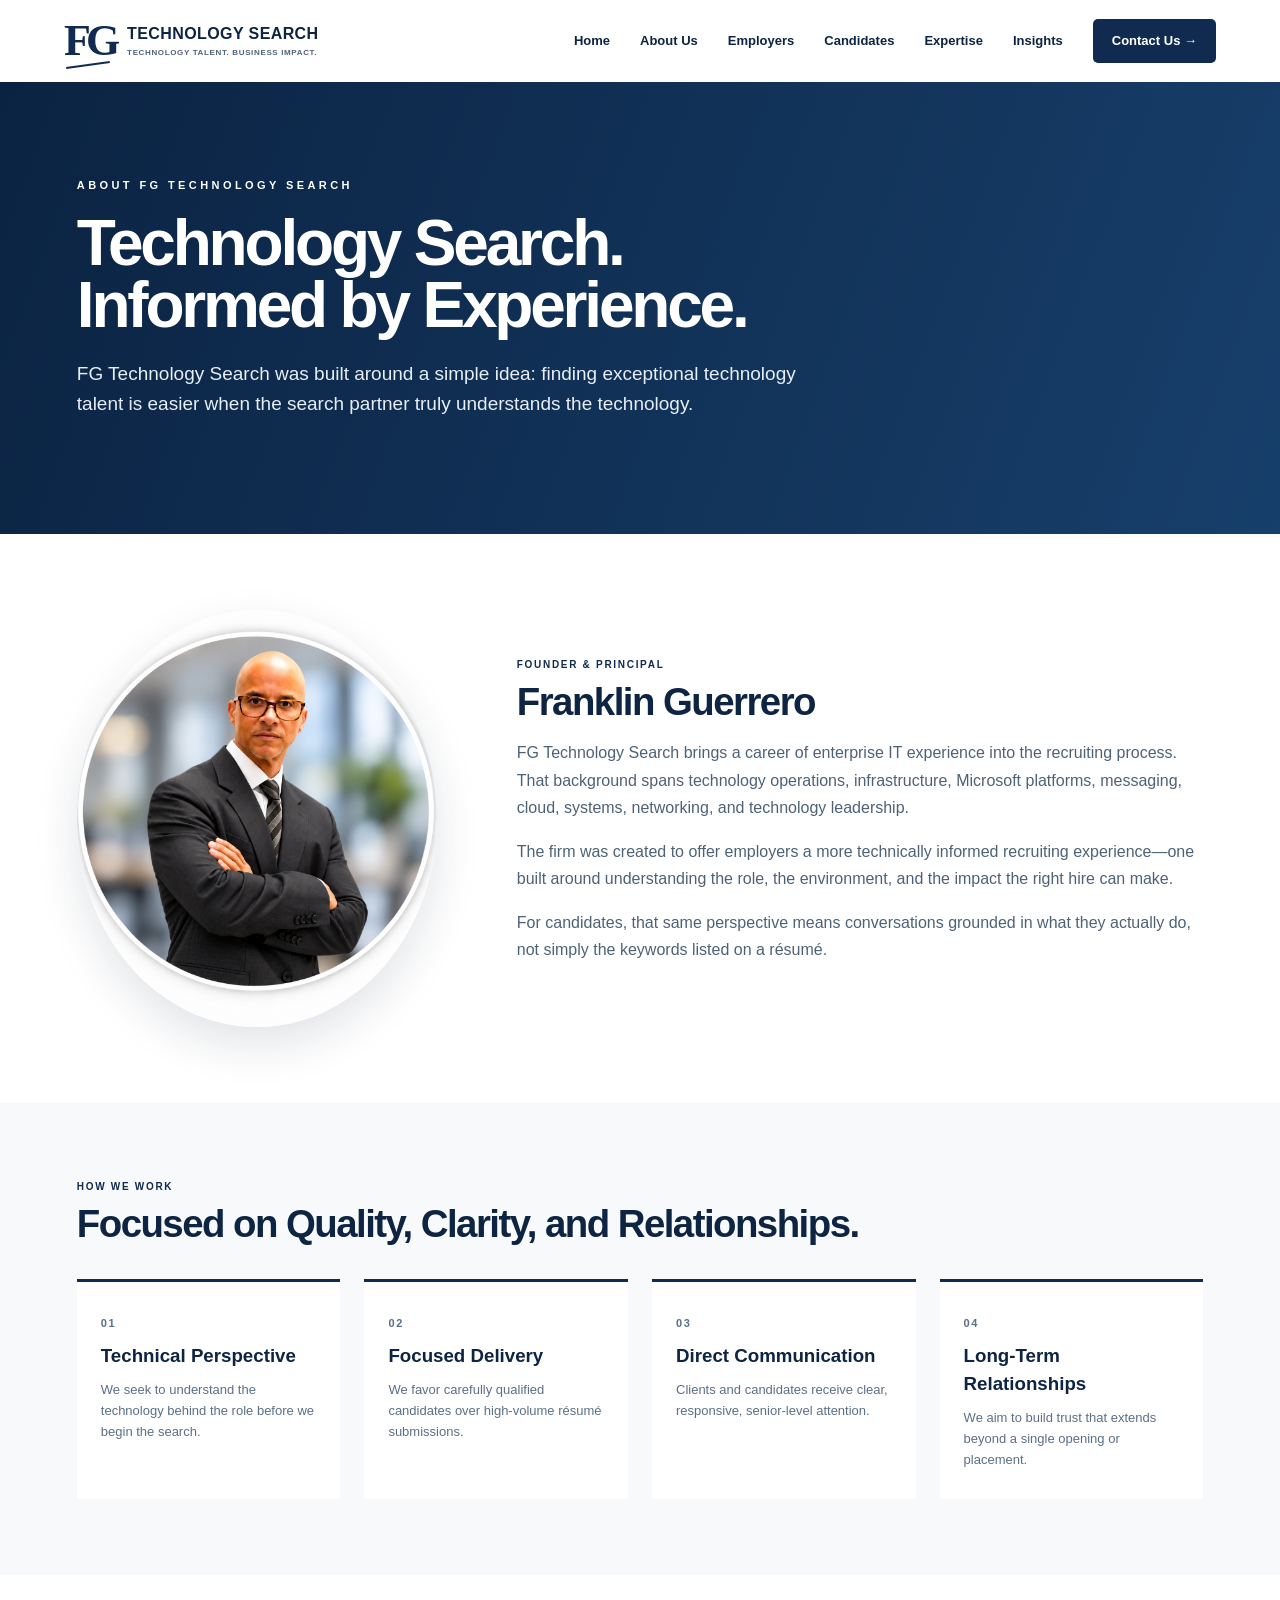
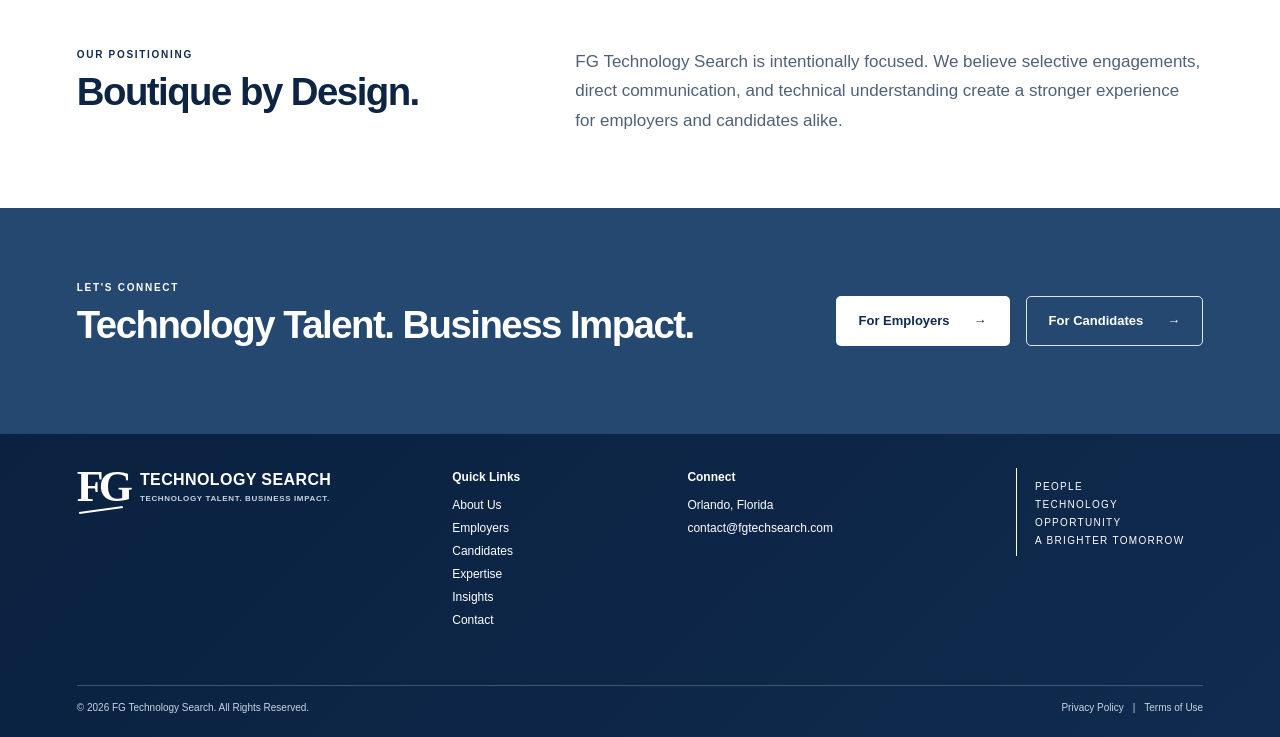
==== about.html @ d40439c0 "Add files via upload" ====
<!doctype html>
<html lang="en">
<head>
<meta charset="utf-8">
<meta name="viewport" content="width=device-width, initial-scale=1">
<link rel="icon" href="assets/favicon.svg" type="image/svg+xml">
<link rel="stylesheet" href="styles.css">
<meta name="description" content="About FG Technology Search and its technically informed recruiting approach.">
<title>About Us | FG Technology Search</title>
</head>
<body>
<header class="site-header">
  <a class="brand" href="index.html" aria-label="FG Technology Search home">
    <span class="brand-mark" aria-hidden="true">FG</span>
    <span class="brand-copy">
      <strong>TECHNOLOGY SEARCH</strong>
      <small>TECHNOLOGY TALENT. BUSINESS IMPACT.</small>
    </span>
  </a>
  <button class="menu-toggle" type="button" aria-expanded="false" aria-controls="main-nav">
    <span></span><span></span><span></span><span class="sr-only">Toggle navigation</span>
  </button>
  <nav id="main-nav" class="main-nav" aria-label="Primary navigation">
      <a href="index.html">Home</a>
    <a href="about.html">About Us</a>
    <a href="employers.html">Employers</a>
    <a href="candidates.html">Candidates</a>
    <a href="expertise.html">Expertise</a>
    <a href="index.html#insights">Insights</a>
    <a class="nav-cta" href="contact.html">Contact Us <span aria-hidden="true">→</span></a>
  </nav>
</header>
<main>
<section class="about-hero">
  <div>
    <p class="eyebrow">ABOUT FG TECHNOLOGY SEARCH</p>
    <h1>Technology Search.<br>Informed by Experience.</h1>
    <p>FG Technology Search was built around a simple idea: finding exceptional technology talent is easier when the search partner truly understands the technology.</p>
  </div>
</section>

<section class="section about-story">
  <div class="about-photo"><img src="assets/founder-franklin.png" alt="Franklin Guerrero, Founder and Principal of FG Technology Search"></div>
  <article>
    <p class="section-kicker">FOUNDER &amp; PRINCIPAL</p>
    <h2>Franklin Guerrero</h2>
    <p>FG Technology Search brings a career of enterprise IT experience into the recruiting process. That background spans technology operations, infrastructure, Microsoft platforms, messaging, cloud, systems, networking, and technology leadership.</p>
    <p>The firm was created to offer employers a more technically informed recruiting experience—one built around understanding the role, the environment, and the impact the right hire can make.</p>
    <p>For candidates, that same perspective means conversations grounded in what they actually do, not simply the keywords listed on a résumé.</p>
  </article>
</section>

<section class="about-values">
  <div><p class="section-kicker">HOW WE WORK</p><h2>Focused on Quality, Clarity, and Relationships.</h2></div>
  <div class="values-grid">
    <article><span>01</span><h3>Technical Perspective</h3><p>We seek to understand the technology behind the role before we begin the search.</p></article>
    <article><span>02</span><h3>Focused Delivery</h3><p>We favor carefully qualified candidates over high-volume résumé submissions.</p></article>
    <article><span>03</span><h3>Direct Communication</h3><p>Clients and candidates receive clear, responsive, senior-level attention.</p></article>
    <article><span>04</span><h3>Long-Term Relationships</h3><p>We aim to build trust that extends beyond a single opening or placement.</p></article>
  </div>
</section>

<section class="about-positioning">
  <div><p class="section-kicker">OUR POSITIONING</p><h2>Boutique by Design.</h2></div>
  <p>FG Technology Search is intentionally focused. We believe selective engagements, direct communication, and technical understanding create a stronger experience for employers and candidates alike.</p>
</section>

<section class="about-cta">
  <div><p class="section-kicker">LET'S CONNECT</p><h2>Technology Talent. Business Impact.</h2></div>
  <div class="hero-actions">
    <a class="btn btn-light" href="employers.html">For Employers <span>→</span></a>
    <a class="btn btn-outline" href="candidates.html">For Candidates <span>→</span></a>
  </div>
</section>
</main>
<style>
.about-hero{padding:95px 6vw;background:linear-gradient(110deg,#0b2342,#173f6b);color:#fff}
.about-hero>div{max-width:880px}.about-hero h1{font-size:clamp(48px,5vw,78px);line-height:.98;letter-spacing:-.05em;margin:0 0 22px}.about-hero p:not(.eyebrow){font-size:19px;line-height:1.6;max-width:760px;color:#e7eef5}
.about-story{padding:76px 6vw;display:grid;grid-template-columns:360px 1fr;gap:80px;align-items:center}.about-photo img{width:100%;height:auto;display:block;object-fit:contain;box-shadow:var(--shadow);border-radius:50%}
.about-story h2,.about-values h2,.about-positioning h2,.about-cta h2{font-size:clamp(34px,3vw,50px);line-height:1.02;letter-spacing:-.04em;margin:0 0 18px}.about-story article>p:not(.section-kicker){font-size:16px;line-height:1.72;color:#4e6277;max-width:800px}
.about-values{padding:76px 6vw;background:#f7f9fb}.values-grid{display:grid;grid-template-columns:repeat(4,1fr);gap:24px;margin-top:36px}.values-grid article{background:#fff;padding:28px 24px;border-top:3px solid var(--navy)}.values-grid span{font-size:11px;letter-spacing:.15em;color:var(--slate);font-weight:800}.values-grid h3{margin:8px 0 10px}.values-grid p{margin:0;color:#5b6f86;font-size:13px;line-height:1.6}
.about-positioning{padding:72px 6vw;display:grid;grid-template-columns:.8fr 1.2fr;gap:80px;align-items:start}.about-positioning>p{font-size:17px;line-height:1.75;color:#4e6277;max-width:800px;margin:0}
.about-cta{padding:72px 6vw;background:#24486f;color:#fff;display:flex;justify-content:space-between;align-items:center;gap:50px}.about-cta .section-kicker{color:#fff}
@media(max-width:900px){.about-story,.about-positioning{grid-template-columns:1fr;gap:36px}.about-photo{max-width:420px}.values-grid{grid-template-columns:1fr 1fr}}
@media(max-width:650px){.about-hero,.about-story,.about-values,.about-positioning,.about-cta{padding-left:28px;padding-right:28px}.values-grid{grid-template-columns:1fr}.about-cta{align-items:flex-start;flex-direction:column}}
</style>
<footer class="site-footer">
  <div class="footer-brand">
    <a class="brand brand-footer" href="index.html">
      <span class="brand-mark">FG</span>
      <span class="brand-copy">
        <strong>TECHNOLOGY SEARCH</strong>
        <small>TECHNOLOGY TALENT. BUSINESS IMPACT.</small>
      </span>
    </a>
  </div>
  <div class="footer-links">
    <strong>Quick Links</strong>
    <a href="about.html">About Us</a>
    <a href="employers.html">Employers</a>
    <a href="candidates.html">Candidates</a>
    <a href="expertise.html">Expertise</a>
    <a href="index.html#insights">Insights</a>
    <a href="contact.html">Contact</a>
  </div>
  <div class="footer-contact">
    <strong>Connect</strong>
    <p>Orlando, Florida</p>
    <a href="mailto:contact@fgtechsearch.com">contact@fgtechsearch.com</a>
  </div>
  <div class="footer-statement"><span></span><p>PEOPLE<br>TECHNOLOGY<br>OPPORTUNITY<br>A BRIGHTER TOMORROW</p></div>
  <div class="footer-bottom">
    <p>© <span id="year"></span> FG Technology Search. All Rights Reserved.</p>
    <div><a href="privacy.html">Privacy Policy</a><span>|</span><a href="terms.html">Terms of Use</a></div>
  </div>
</footer>
<script src="script.js"></script>
</body>
</html>
---- styles.css ----
:root{
  --navy:#102b4f;
  --navy-deep:#0b2342;
  --navy-2:#183b66;
  --slate:#5b6f86;
  --ink:#0d2442;
  --white:#ffffff;
  --off:#f5f7fa;
  --line:#dce4ec;
  --shadow:0 18px 45px rgba(9,31,59,.12);
  --max:100%;
}
*{box-sizing:border-box}
html{scroll-behavior:smooth}
body{margin:0;width:100%;overflow-x:hidden;font-family:Inter,ui-sans-serif,-apple-system,BlinkMacSystemFont,"Segoe UI",Arial,sans-serif;color:var(--ink);background:#fff;line-height:1.5}
a{color:inherit;text-decoration:none}
img,svg{display:block}
.sr-only{position:absolute;width:1px;height:1px;padding:0;margin:-1px;overflow:hidden;clip:rect(0,0,0,0);white-space:nowrap;border:0}

.site-header{
  width:100%;
  min-height:82px;
  margin:0;
  padding:0 5vw;
  display:flex;
  align-items:center;
  justify-content:space-between;
  gap:30px;
  background:#fff;
}
.brand{display:flex;align-items:center;gap:12px;min-width:max-content}
.brand-mark{
  font-family:Georgia,"Times New Roman",serif;
  font-size:44px;
  line-height:.85;
  letter-spacing:-5px;
  color:var(--navy);
  font-weight:700;
  position:relative;
}
.brand-mark::after{
  content:"";
  width:44px;height:2px;background:var(--navy);
  position:absolute;left:2px;bottom:-6px;transform:rotate(-8deg);
}
.brand-copy{display:grid;gap:1px}
.brand-copy strong{font-size:16px;letter-spacing:.025em}
.brand-copy small{font-size:8px;letter-spacing:.08em;font-weight:700;color:#50637a}
.main-nav{display:flex;align-items:center;gap:30px;font-size:13px;font-weight:650}
.main-nav a{padding:9px 0}
.main-nav a:hover{opacity:.7}
.main-nav .nav-cta{background:var(--navy);color:#fff;padding:12px 19px;border-radius:5px}
.menu-toggle{display:none;border:0;background:none;padding:8px;cursor:pointer}
.menu-toggle span:not(.sr-only){display:block;width:25px;height:2px;background:var(--navy);margin:5px 0}

.hero{
  width:100%;
  max-width:none;
  margin:0;
  display:grid;
  grid-template-columns:46% 54%;
  min-height:545px;
  overflow:hidden;
}
.hero-copy{
  background:linear-gradient(135deg,var(--navy-deep),var(--navy));
  color:#fff;
  padding:64px 4.5vw 44px 6vw;
  position:relative;
}
.hero-copy::after{
  content:"";
  position:absolute;right:-42px;top:0;width:85px;height:100%;
  background:var(--navy);transform:skewX(-8deg);transform-origin:top;
  z-index:1;
}
.eyebrow{font-size:11px;letter-spacing:.31em;font-weight:700;margin:0 0 18px}
.eyebrow span{opacity:.5;margin:0 11px}
.hero h1{font-size:clamp(46px,4.7vw,76px);line-height:.99;letter-spacing:-.045em;margin:0 0 18px;max-width:660px;position:relative;z-index:2}
.hero-lede{font-size:18px;line-height:1.55;max-width:610px;margin:0 0 28px;color:#f0f4f8;position:relative;z-index:2}
.hero-actions{display:flex;gap:16px;flex-wrap:wrap;position:relative;z-index:2}
.btn{display:inline-flex;align-items:center;justify-content:center;gap:24px;padding:14px 22px;border-radius:5px;font-weight:750;font-size:13px;transition:.2s ease;border:1px solid transparent}
.btn:hover{transform:translateY(-1px);box-shadow:0 9px 25px rgba(0,0,0,.12)}
.btn-light{background:#fff;color:var(--navy)}
.btn-outline{border-color:rgba(255,255,255,.85);color:#fff;background:transparent}
.btn-navy{background:var(--navy);color:#fff}
.hero-location{display:flex;align-items:flex-start;gap:17px;margin-top:50px;position:relative;z-index:2}
.hero-location .line{width:44px;height:1px;background:#fff;margin-top:10px}
.hero-location p{font-size:9px;line-height:1.55;letter-spacing:.18em;margin:0}
.hero-location strong{font-size:10px}

.hero-visual{
  position:relative;
  overflow:hidden;
  min-height:520px;
  background:#6f8398;
}
.hero-visual>img{
  width:100%;
  height:100%;
  object-fit:cover;
  object-position:52% center;
  position:absolute;
  inset:0;
}
.hero-image-overlay{
  position:absolute;
  inset:0;
  background:linear-gradient(90deg,rgba(16,43,79,.16),rgba(16,43,79,.32));
}

.hero-visual::after{
  content:"";
  position:absolute;
  top:0;
  right:0;
  width:5.5%;
  height:100%;
  background:linear-gradient(90deg,rgba(16,43,79,0),rgba(16,43,79,.72) 55%,rgba(16,43,79,.9));
  z-index:1;
  pointer-events:none;
}
.hero-visual .glass-panel{
  z-index:3;
}

.glass-panel{position:absolute;right:5.5%;top:8%;display:flex;gap:20px;color:#fff;font-size:11px;letter-spacing:.13em;font-weight:700;z-index:2}
.vertical-line{width:1px;height:86px;background:#fff}

.section{width:100%;max-width:none;margin:0}
.about-expertise{
  display:grid;
  grid-template-columns:110px minmax(260px,320px) minmax(330px,.95fr) minmax(430px,1.25fr);
  gap:48px;
  padding:46px 6vw 38px;
  align-items:center;
}
.values{align-self:center;color:var(--navy);font-size:10px;letter-spacing:.14em}
.values span{display:block;width:38px;height:1px;background:var(--navy);margin-bottom:19px}
.values p{margin:8px 0}
.founder-card{position:relative;background:#d9e1e8;min-height:300px;overflow:hidden;box-shadow:var(--shadow)}
.founder-photo{
  width:100%;
  height:300px;
  object-fit:cover;
  object-position:center 24%;
}
.founder-caption{position:absolute;left:0;right:0;bottom:0;background:linear-gradient(transparent,rgba(5,25,50,.9));color:#fff;padding:38px 20px 15px}
.founder-caption strong,.founder-caption span{display:block}
.founder-caption span{font-size:11px}
.section-kicker{font-size:10px;letter-spacing:.17em;font-weight:800;margin:0 0 10px;color:var(--navy)}
.about-copy h2,.expertise-panel h2,.process h2{font-size:clamp(32px,2.35vw,44px);line-height:1.02;letter-spacing:-.04em;margin:0 0 14px}
.about-copy>p:not(.section-kicker){font-size:15px;color:#31475f;margin:0 0 18px;max-width:530px}
.expertise-panel{border-left:1px solid #8997a7;padding-left:50px}
.expertise-grid{display:grid;grid-template-columns:repeat(3,1fr);border-top:1px solid var(--line);margin-top:18px}
.expertise-item{min-height:118px;padding:18px 10px 10px;display:flex;flex-direction:column;align-items:center;justify-content:center;text-align:center;border-right:1px solid var(--line);border-bottom:1px solid var(--line);font-size:11px;font-weight:750;line-height:1.15}
.expertise-item:nth-child(3n){border-right:0}
.expertise-item:nth-child(n+4){border-bottom:0}
.expertise-item svg{width:34px;height:34px;fill:none;stroke:var(--navy);stroke-width:2;margin-bottom:10px}

.audience-band{
  width:100%;max-width:none;margin:0;
  background:linear-gradient(90deg,#0b2342 0 51%,#24486f 51% 100%);
  color:#fff;
  display:grid;
  grid-template-columns:1fr 1fr 165px;
}
.audience{padding:30px 7vw 28px 6vw;min-height:220px}
.audience+.audience{border-left:1px solid rgba(255,255,255,.65);padding-left:6vw}
.audience h2{font-size:29px;margin:0 0 8px}
.audience p:not(.eyebrow){font-size:14px;max-width:560px;color:#edf2f7;margin:0 0 20px}
.audience .eyebrow{font-size:9px;margin-bottom:7px}
.audience-words{display:flex;align-items:center;gap:18px;padding-right:28px;font-size:10px;line-height:1.7;letter-spacing:.13em;font-weight:700}
.audience-words span{width:1px;height:90px;background:#fff}

.process{padding:70px 6vw 78px;display:grid;grid-template-columns:.7fr 1.3fr;gap:72px;background:#fff}
.process-grid{display:grid;grid-template-columns:repeat(4,1fr);gap:18px}
.process-grid article{border-top:2px solid var(--navy);padding-top:16px}
.process-grid span{font-size:11px;letter-spacing:.15em;color:var(--slate);font-weight:800}
.process-grid h3{font-size:18px;margin:7px 0}
.process-grid p{font-size:12.5px;color:#50637a;margin:0}

.site-footer{
  width:100%;max-width:none;margin:0;
  background:linear-gradient(135deg,#0a213f,#102b4f);
  color:#fff;
  padding:34px 6vw 22px;
  display:grid;
  grid-template-columns:1.4fr .8fr 1.2fr .8fr;
  gap:48px;
}
.brand-footer .brand-mark{color:#fff}.brand-footer .brand-mark::after{background:#fff}
.brand-footer .brand-copy small{color:#c9d4df}
.footer-links,.footer-contact{display:grid;align-content:start;gap:5px;font-size:12px}
.footer-links strong,.footer-contact strong{margin-bottom:5px}
.footer-contact p{margin:0}
.footer-contact .note{margin-top:7px;color:#9fb0c2;font-size:10px}
.footer-statement{display:flex;gap:18px;align-items:start;font-size:10px;letter-spacing:.13em;line-height:1.8}
.footer-statement span{width:1px;height:88px;background:#fff}
.footer-bottom{
  grid-column:1/-1;border-top:1px solid rgba(255,255,255,.22);
  padding-top:14px;margin-top:8px;
  display:flex;justify-content:space-between;gap:20px;
  font-size:10px;color:#c9d4df
}
.footer-bottom p{margin:0}.footer-bottom div{display:flex;gap:9px}

@media (max-width:1100px){
  .site-header{width:100%;padding:0 24px}
  .main-nav{gap:18px}
  .hero{grid-template-columns:1fr 1fr}
  .about-expertise{grid-template-columns:90px 280px 1fr}
  .expertise-panel{grid-column:1/-1;border-left:0;border-top:1px solid var(--line);padding:28px 0 0}
  .process{grid-template-columns:1fr}
}
@media (max-width:800px){
  .site-header{position:relative;min-height:70px}
  .brand-copy strong{font-size:13px}.brand-copy small{font-size:7px}.brand-mark{font-size:38px}
  .menu-toggle{display:block}
  .main-nav{
    display:none;position:absolute;left:0;right:0;top:70px;z-index:20;
    background:#fff;padding:22px 24px;box-shadow:0 12px 25px rgba(0,0,0,.12);
    flex-direction:column;align-items:flex-start;gap:8px;
  }
  .main-nav.open{display:flex}
  .hero{grid-template-columns:1fr}
  .hero-copy{padding:48px 28px 40px}
  .hero-copy::after{display:none}
  .hero-visual{min-height:340px}
  .glass-panel{top:24px}
  .about-expertise{grid-template-columns:1fr;padding:46px 28px}
  .values{display:none}
  .founder-card{max-width:380px}
  .expertise-panel{grid-column:auto}
  .audience-band{grid-template-columns:1fr}
  .audience+.audience{border-left:0;border-top:1px solid rgba(255,255,255,.4)}
  .audience-words{display:none}
  .process{padding:48px 28px}
  .process-grid{grid-template-columns:1fr 1fr}
  .site-footer{grid-template-columns:1fr 1fr;padding:32px 28px}
  .footer-bottom{flex-direction:column}
}
@media (max-width:520px){
  .brand-copy small{display:none}
  .hero h1{font-size:44px}
  .hero-actions{flex-direction:column;align-items:stretch}
  .btn{width:100%}
  .expertise-grid{grid-template-columns:1fr 1fr}
  .expertise-item:nth-child(3n){border-right:1px solid var(--line)}
  .expertise-item:nth-child(2n){border-right:0}
  .expertise-item:nth-child(n+4){border-bottom:1px solid var(--line)}
  .expertise-item:nth-child(n+5){border-bottom:0}
  .process-grid{grid-template-columns:1fr}
  .site-footer{grid-template-columns:1fr}
  .footer-bottom{grid-column:auto}
}

.audience-band{
  position:relative;
  overflow:hidden;
}
.audience-band::after{
  content:"";
  position:absolute;
  inset:0 0 0 51%;
  background:
    linear-gradient(135deg,rgba(255,255,255,.035),transparent 46%),
    linear-gradient(45deg,transparent 70%,rgba(255,255,255,.025) 70%);
  pointer-events:none;
}
.audience-band > *{
  position:relative;
  z-index:1;
}

.expertise-intro{
  margin:0;
  max-width:620px;
  font-size:13px;
  line-height:1.55;
  color:#5b6f86;
}

.process-lede{
  max-width:500px;
  margin:14px 0 0;
  color:#5b6f86;
  font-size:14px;
  line-height:1.6;
}

.expertise-item{
  transition:background-color .2s ease, transform .2s ease;
}
.expertise-item:hover{
  background:#f8fafc;
}
.process-grid article{
  transition:transform .2s ease;
}
.process-grid article:hover{
  transform:translateY(-2px);
}
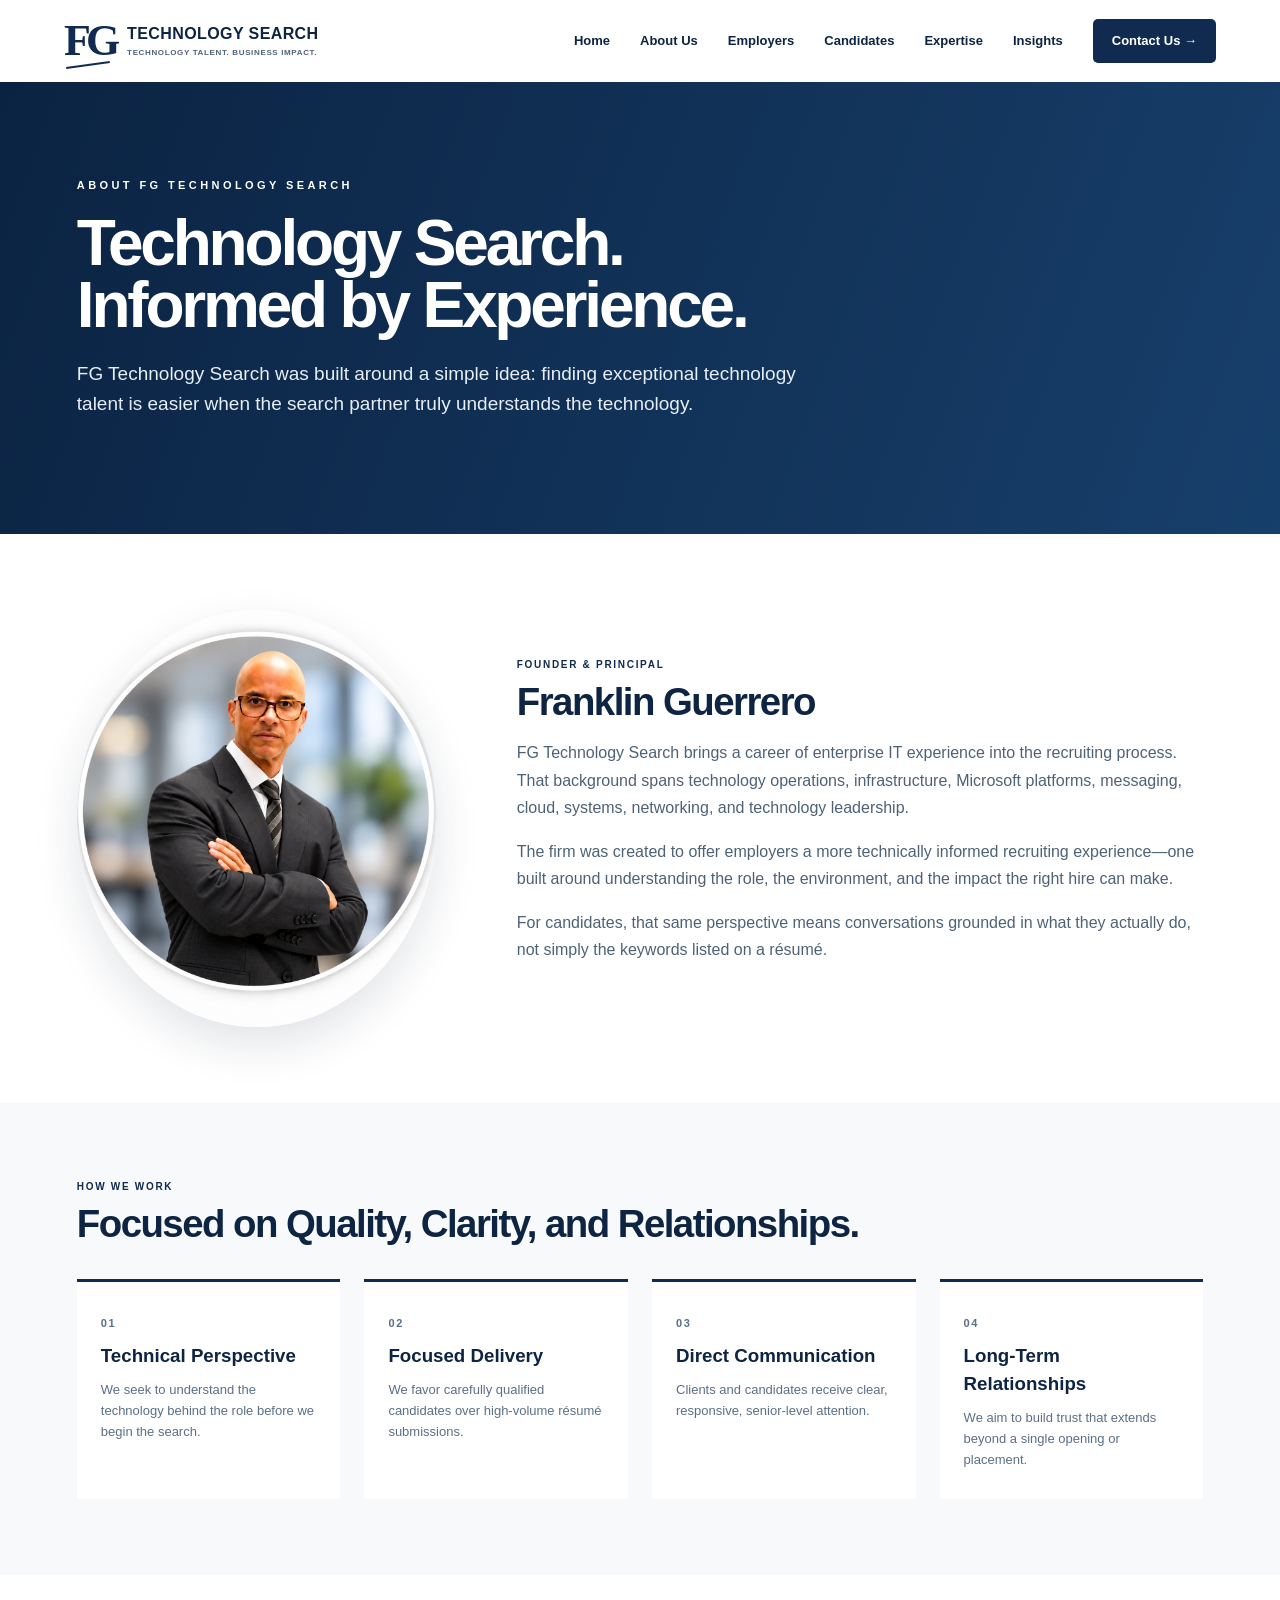
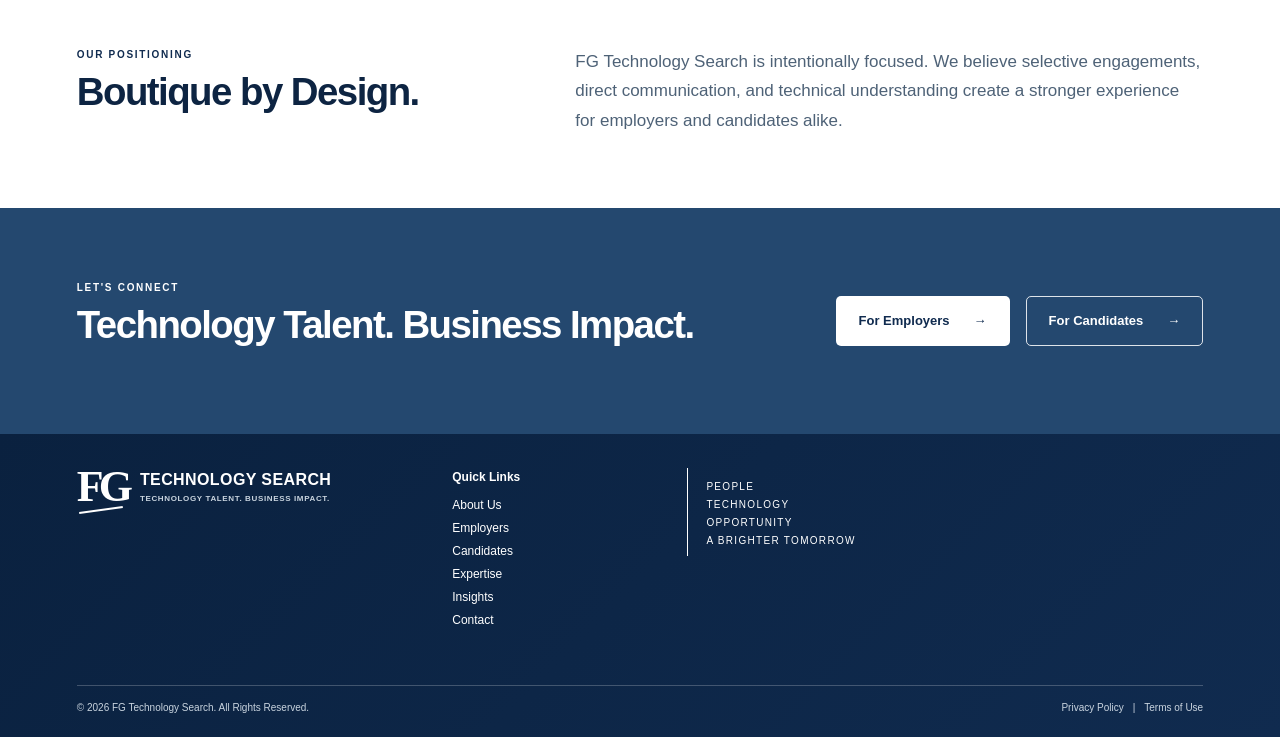
==== commit b54b9df4: "Add files via upload" ====
--- a/about.html
+++ b/about.html
@@ -7,6 +7,14 @@
 <link rel="stylesheet" href="styles.css">
 <meta name="description" content="About FG Technology Search and its technically informed recruiting approach.">
 <title>About Us | FG Technology Search</title>
+  <!-- Microsoft Clarity -->
+  <script type="text/javascript">
+    (function(c,l,a,r,i,t,y){
+        c[a]=c[a]||function(){(c[a].q=c[a].q||[]).push(arguments)};
+        t=l.createElement(r);t.async=1;t.src="https://www.clarity.ms/tag/"+i;
+        y=l.getElementsByTagName(r)[0];y.parentNode.insertBefore(t,y);
+    })(window, document, "clarity", "script", "yd8xlcej18");
+  </script>
 </head>
 <body>
 <header class="site-header">
@@ -103,12 +111,7 @@
     <a href="index.html#insights">Insights</a>
     <a href="contact.html">Contact</a>
   </div>
-  <div class="footer-contact">
-    <strong>Connect</strong>
-    <p>Orlando, Florida</p>
-    <a href="mailto:contact@fgtechsearch.com">contact@fgtechsearch.com</a>
-  </div>
-  <div class="footer-statement"><span></span><p>PEOPLE<br>TECHNOLOGY<br>OPPORTUNITY<br>A BRIGHTER TOMORROW</p></div>
+<div class="footer-statement"><span></span><p>PEOPLE<br>TECHNOLOGY<br>OPPORTUNITY<br>A BRIGHTER TOMORROW</p></div>
   <div class="footer-bottom">
     <p>© <span id="year"></span> FG Technology Search. All Rights Reserved.</p>
     <div><a href="privacy.html">Privacy Policy</a><span>|</span><a href="terms.html">Terms of Use</a></div>
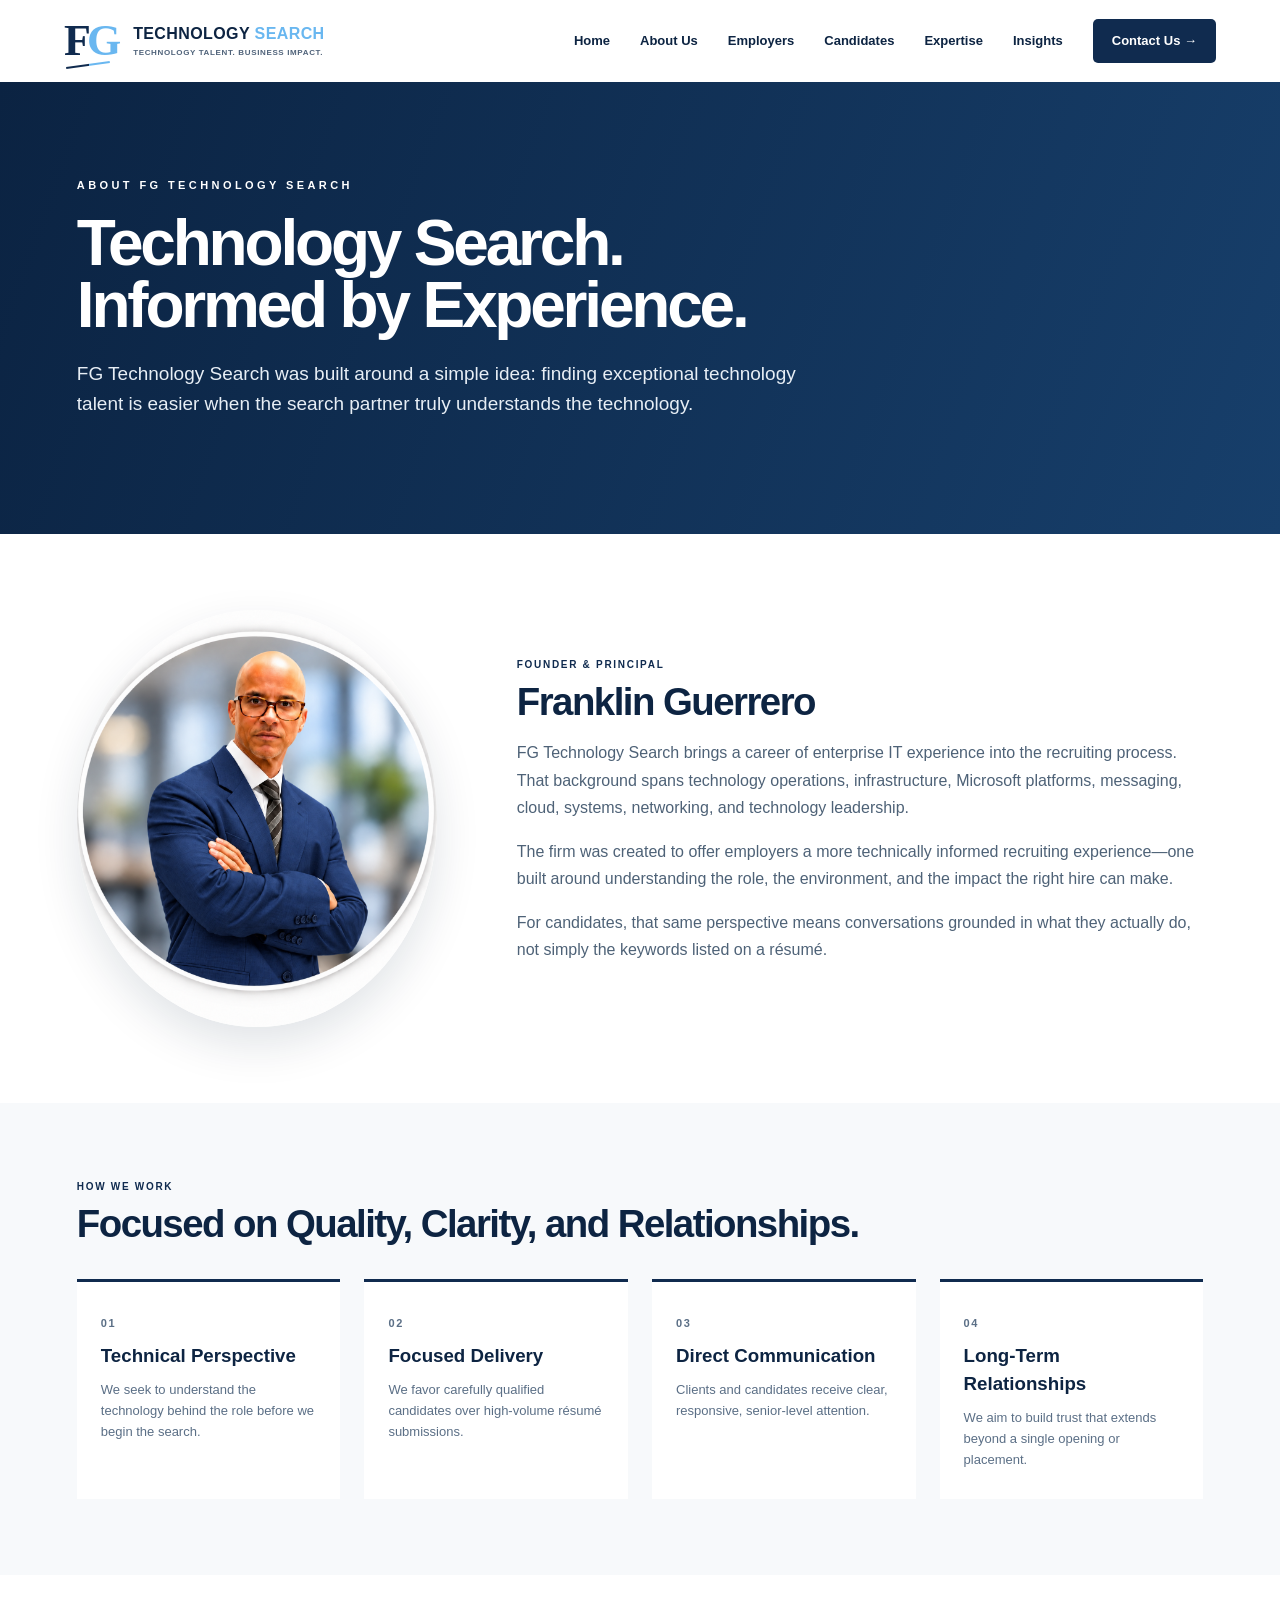
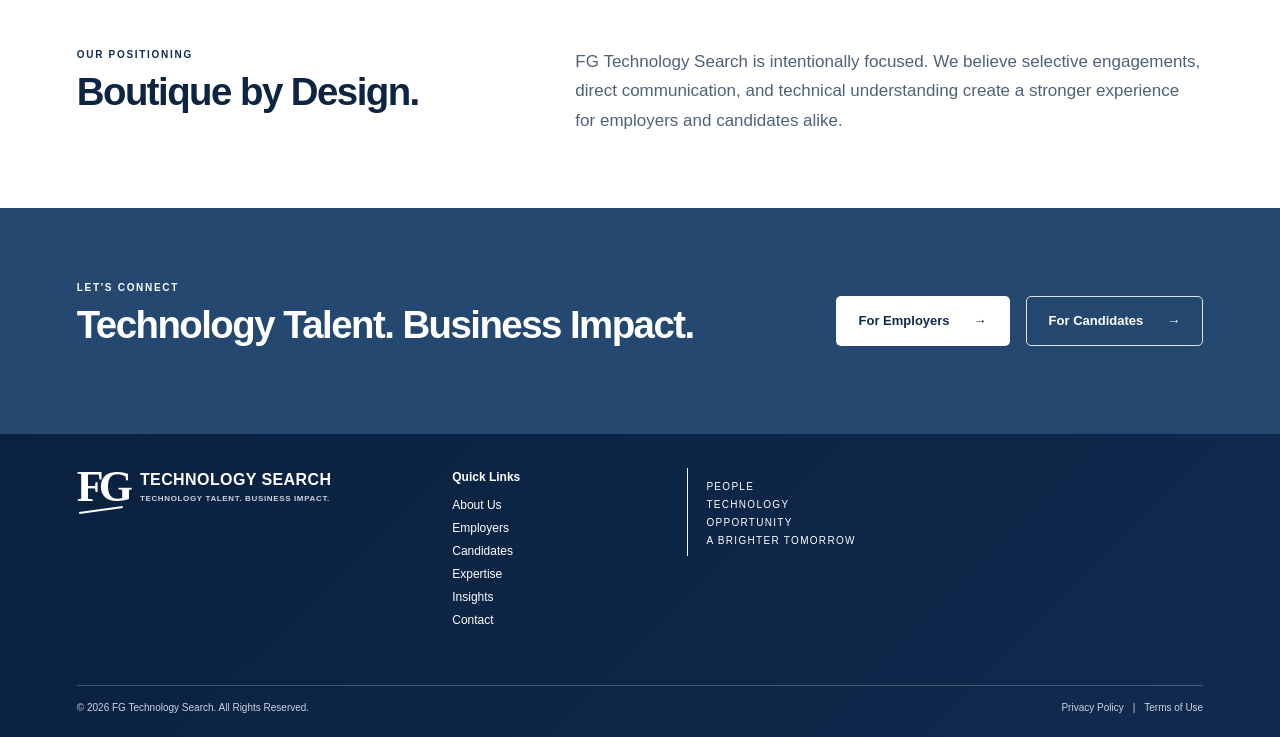
==== commit e7a4846e: "Add files via upload" ====
--- a/about.html
+++ b/about.html
@@ -19,9 +19,9 @@
 <body>
 <header class="site-header">
   <a class="brand" href="index.html" aria-label="FG Technology Search home">
-    <span class="brand-mark" aria-hidden="true">FG</span>
+    <span class="brand-mark" aria-hidden="true"><span class="brand-f">F</span><span class="brand-g">G</span></span>
     <span class="brand-copy">
-      <strong>TECHNOLOGY SEARCH</strong>
+      <strong><span class="brand-technology">TECHNOLOGY</span> <span class="brand-search">SEARCH</span></strong>
       <small>TECHNOLOGY TALENT. BUSINESS IMPACT.</small>
     </span>
   </a>
@@ -95,9 +95,9 @@
 <footer class="site-footer">
   <div class="footer-brand">
     <a class="brand brand-footer" href="index.html">
-      <span class="brand-mark">FG</span>
+      <span class="brand-mark"><span class="brand-f">F</span><span class="brand-g">G</span></span>
       <span class="brand-copy">
-        <strong>TECHNOLOGY SEARCH</strong>
+        <strong><span class="brand-technology">TECHNOLOGY</span> <span class="brand-search">SEARCH</span></strong>
         <small>TECHNOLOGY TALENT. BUSINESS IMPACT.</small>
       </span>
     </a>
--- a/styles.css
+++ b/styles.css
@@ -2,6 +2,7 @@
   --navy:#102b4f;
   --navy-deep:#0b2342;
   --navy-2:#183b66;
+  --baby-blue:#69b7f0;
   --slate:#5b6f86;
   --ink:#0d2442;
   --white:#ffffff;
@@ -301,3 +302,57 @@
 .process-grid article:hover{
   transform:translateY(-2px);
 }
+
+/* Baby-blue brand accents */
+.brand-search{color:var(--baby-blue)}
+
+.site-header .brand-mark::after{
+  background:linear-gradient(90deg,var(--navy) 0 52%,var(--baby-blue) 52% 100%);
+}
+.site-header .main-nav a:not(.nav-cta){position:relative}
+.site-header .main-nav a:not(.nav-cta)::after{
+  content:"";position:absolute;left:0;bottom:3px;width:0;height:2px;
+  background:var(--baby-blue);transition:width .2s ease;
+}
+.site-header .main-nav a:not(.nav-cta):hover::after{width:100%}
+.brand-footer .brand-mark{background:none;-webkit-background-clip:initial;background-clip:initial;color:#fff}
+.brand-footer .brand-mark::after{background:#fff}
+.brand-footer .brand-search{color:#fff}
+
+.brand-slogan{
+  width:100%;padding:24px 6vw;display:grid;
+  grid-template-columns:minmax(36px,90px) auto minmax(36px,90px);
+  justify-content:center;align-items:center;gap:24px;
+  background:#f7fafd;border-bottom:1px solid var(--line);
+}
+.brand-slogan p{
+  margin:0;color:var(--navy);font-size:clamp(18px,1.6vw,25px);
+  line-height:1.35;font-weight:750;letter-spacing:-.02em;text-align:center;
+}
+.brand-slogan-line{display:block;width:100%;height:2px;background:var(--baby-blue)}
+@media (max-width:520px){
+  .brand-slogan{grid-template-columns:28px 1fr 28px;gap:12px;padding:20px 22px}
+  .brand-slogan p{font-size:17px}
+}
+
+
+/* Precise two-tone FG initials: solid navy F + solid baby-blue G */
+.site-header .brand-mark{
+  display:inline-flex;
+  align-items:baseline;
+  letter-spacing:0;
+  color:inherit;
+}
+.site-header .brand-mark .brand-f{
+  color:var(--navy);
+}
+.site-header .brand-mark .brand-g{
+  color:var(--baby-blue);
+  margin-left:-4px;
+}
+
+/* Footer keeps both initials white */
+.brand-footer .brand-mark .brand-f,
+.brand-footer .brand-mark .brand-g{
+  color:#fff;
+}
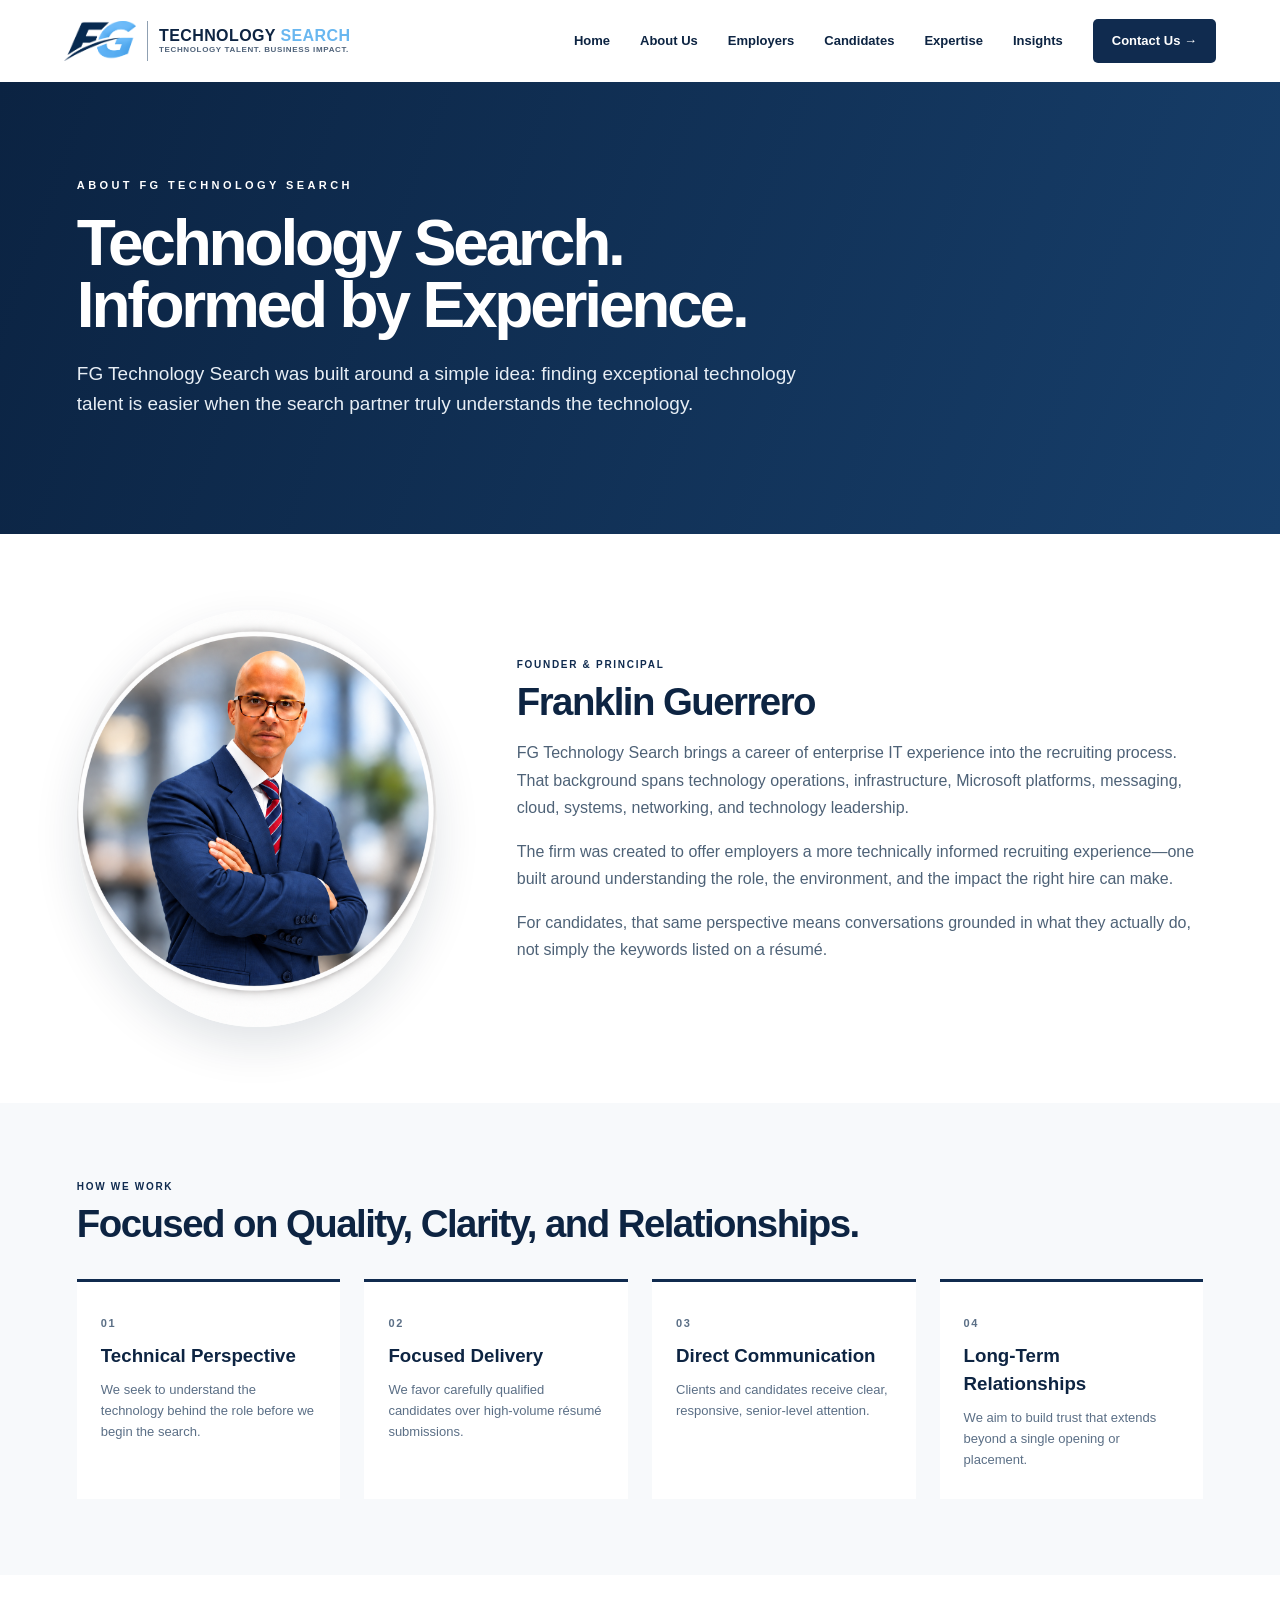
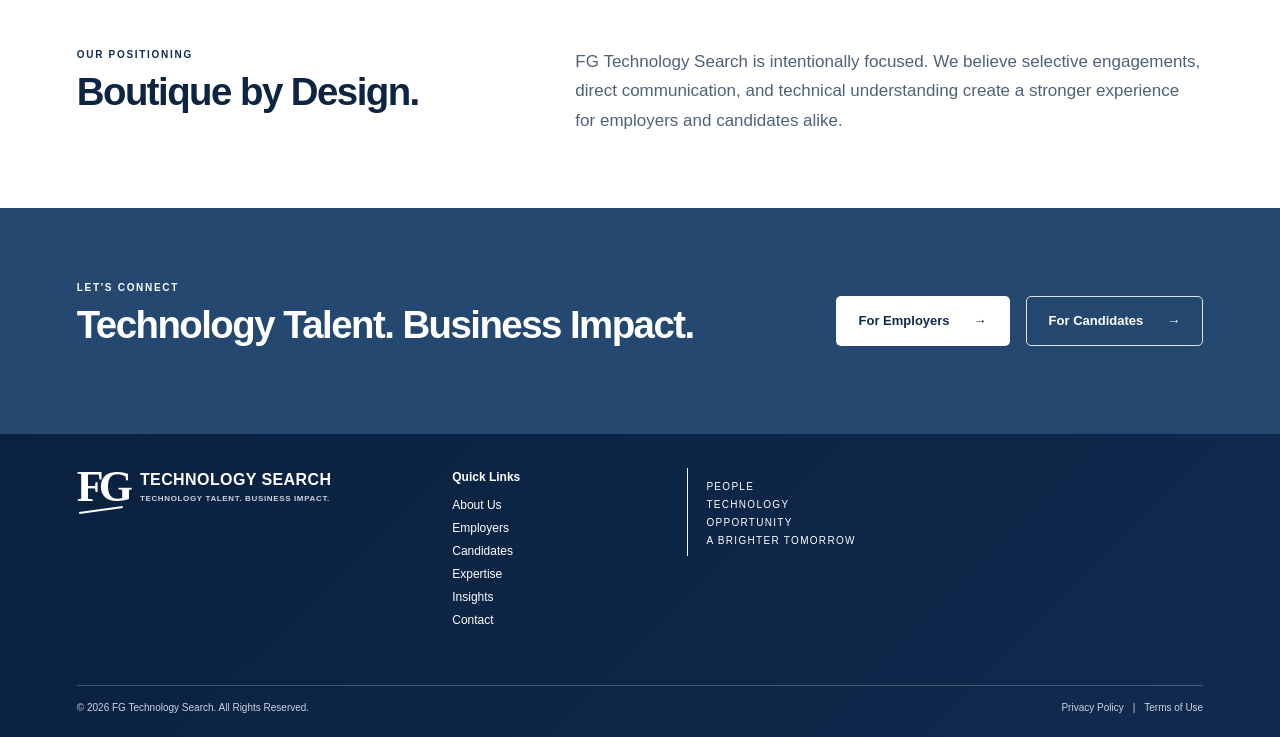
==== commit f6b73372: "Add files via upload" ====
--- a/about.html
+++ b/about.html
@@ -4,7 +4,7 @@
 <meta charset="utf-8">
 <meta name="viewport" content="width=device-width, initial-scale=1">
 <link rel="icon" href="assets/favicon.svg" type="image/svg+xml">
-<link rel="stylesheet" href="styles.css">
+<link rel="stylesheet" href="styles.css?v=7">
 <meta name="description" content="About FG Technology Search and its technically informed recruiting approach.">
 <title>About Us | FG Technology Search</title>
   <!-- Microsoft Clarity -->
@@ -18,13 +18,16 @@
 </head>
 <body>
 <header class="site-header">
-  <a class="brand" href="index.html" aria-label="FG Technology Search home">
-    <span class="brand-mark" aria-hidden="true"><span class="brand-f">F</span><span class="brand-g">G</span></span>
-    <span class="brand-copy">
-      <strong><span class="brand-technology">TECHNOLOGY</span> <span class="brand-search">SEARCH</span></strong>
-      <small>TECHNOLOGY TALENT. BUSINESS IMPACT.</small>
-    </span>
-  </a>
+  <a class="brand brand-hybrid" href="index.html" aria-label="FG Technology Search home">
+      <span class="brand-monogram-wrap" aria-hidden="true">
+        <img class="brand-monogram" src="assets/fg-monogram.png" alt="">
+      </span>
+      <span class="brand-divider" aria-hidden="true"></span>
+      <span class="brand-copy">
+        <strong><span class="brand-technology">TECHNOLOGY</span> <span class="brand-search">SEARCH</span></strong>
+        <small>TECHNOLOGY TALENT. BUSINESS IMPACT.</small>
+      </span>
+    </a>
   <button class="menu-toggle" type="button" aria-expanded="false" aria-controls="main-nav">
     <span></span><span></span><span></span><span class="sr-only">Toggle navigation</span>
   </button>
--- a/styles.css
+++ b/styles.css
@@ -59,14 +59,14 @@
   max-width:none;
   margin:0;
   display:grid;
-  grid-template-columns:46% 54%;
+  grid-template-columns:40% 60%;
   min-height:545px;
   overflow:hidden;
 }
 .hero-copy{
   background:linear-gradient(135deg,var(--navy-deep),var(--navy));
   color:#fff;
-  padding:64px 4.5vw 44px 6vw;
+  padding:64px 3.2vw 44px 5vw;
   position:relative;
 }
 .hero-copy::after{
@@ -77,7 +77,7 @@
 }
 .eyebrow{font-size:11px;letter-spacing:.31em;font-weight:700;margin:0 0 18px}
 .eyebrow span{opacity:.5;margin:0 11px}
-.hero h1{font-size:clamp(46px,4.7vw,76px);line-height:.99;letter-spacing:-.045em;margin:0 0 18px;max-width:660px;position:relative;z-index:2}
+.hero h1{font-size:clamp(44px,4.15vw,72px);line-height:.99;letter-spacing:-.045em;margin:0 0 18px;max-width:660px;position:relative;z-index:2}
 .hero-lede{font-size:18px;line-height:1.55;max-width:610px;margin:0 0 28px;color:#f0f4f8;position:relative;z-index:2}
 .hero-actions{display:flex;gap:16px;flex-wrap:wrap;position:relative;z-index:2}
 .btn{display:inline-flex;align-items:center;justify-content:center;gap:24px;padding:14px 22px;border-radius:5px;font-weight:750;font-size:13px;transition:.2s ease;border:1px solid transparent}
@@ -100,7 +100,7 @@
   width:100%;
   height:100%;
   object-fit:cover;
-  object-position:52% center;
+  object-position:38% center;
   position:absolute;
   inset:0;
 }
@@ -125,7 +125,7 @@
   z-index:3;
 }
 
-.glass-panel{position:absolute;right:5.5%;top:8%;display:flex;gap:20px;color:#fff;font-size:11px;letter-spacing:.13em;font-weight:700;z-index:2}
+.glass-panel{position:absolute;right:4.5%;top:8%;display:flex;gap:18px;color:#fff;font-size:11px;letter-spacing:.13em;font-weight:700;z-index:3;max-width:150px}
 .vertical-line{width:1px;height:86px;background:#fff}
 
 .section{width:100%;max-width:none;margin:0}
@@ -209,11 +209,20 @@
 @media (max-width:1100px){
   .site-header{width:100%;padding:0 24px}
   .main-nav{gap:18px}
-  .hero{grid-template-columns:1fr 1fr}
+  .hero{grid-template-columns:42% 58%}
   .about-expertise{grid-template-columns:90px 280px 1fr}
   .expertise-panel{grid-column:1/-1;border-left:0;border-top:1px solid var(--line);padding:28px 0 0}
   .process{grid-template-columns:1fr}
 }
+
+@media (max-width:950px) and (min-width:801px){
+  .hero{grid-template-columns:44% 56%}
+  .hero h1{font-size:clamp(42px,5vw,58px)}
+  .hero-copy{padding-left:4vw;padding-right:3vw}
+  .hero-visual>img{object-position:34% center}
+  .glass-panel{right:3%;font-size:10px;gap:14px}
+}
+
 @media (max-width:800px){
   .site-header{position:relative;min-height:70px}
   .brand-copy strong{font-size:13px}.brand-copy small{font-size:7px}.brand-mark{font-size:38px}
@@ -356,3 +365,74 @@
 .brand-footer .brand-mark .brand-g{
   color:#fff;
 }
+
+
+/* FG hybrid header: exact approved monogram asset + crisp live text */
+.site-header .brand-hybrid{
+  display:flex;
+  align-items:center;
+  gap:11px;
+  min-width:max-content;
+}
+
+.site-header .brand-monogram-wrap{
+  width:72px;
+  height:46px;
+  flex:0 0 72px;
+  display:flex;
+  align-items:center;
+  justify-content:center;
+}
+
+.site-header .brand-monogram{
+  display:block;
+  width:100%;
+  height:100%;
+  object-fit:contain;
+}
+
+.site-header .brand-divider{
+  width:1px;
+  height:40px;
+  background:#8fa0b2;
+  flex:0 0 1px;
+}
+
+.site-header .brand-hybrid .brand-copy{
+  display:grid;
+  gap:1px;
+}
+
+.site-header .brand-hybrid .brand-copy strong{
+  font-size:16px;
+  line-height:1.02;
+  letter-spacing:.025em;
+}
+
+.site-header .brand-hybrid .brand-copy small{
+  font-size:8px;
+  line-height:1.15;
+  letter-spacing:.08em;
+  font-weight:700;
+  color:#50637a;
+}
+
+@media (max-width:800px){
+  .site-header .brand-monogram-wrap{
+    width:63px;
+    height:41px;
+    flex-basis:63px;
+  }
+
+  .site-header .brand-divider{
+    height:35px;
+  }
+
+  .site-header .brand-hybrid .brand-copy strong{
+    font-size:13px;
+  }
+
+  .site-header .brand-hybrid .brand-copy small{
+    font-size:7px;
+  }
+}
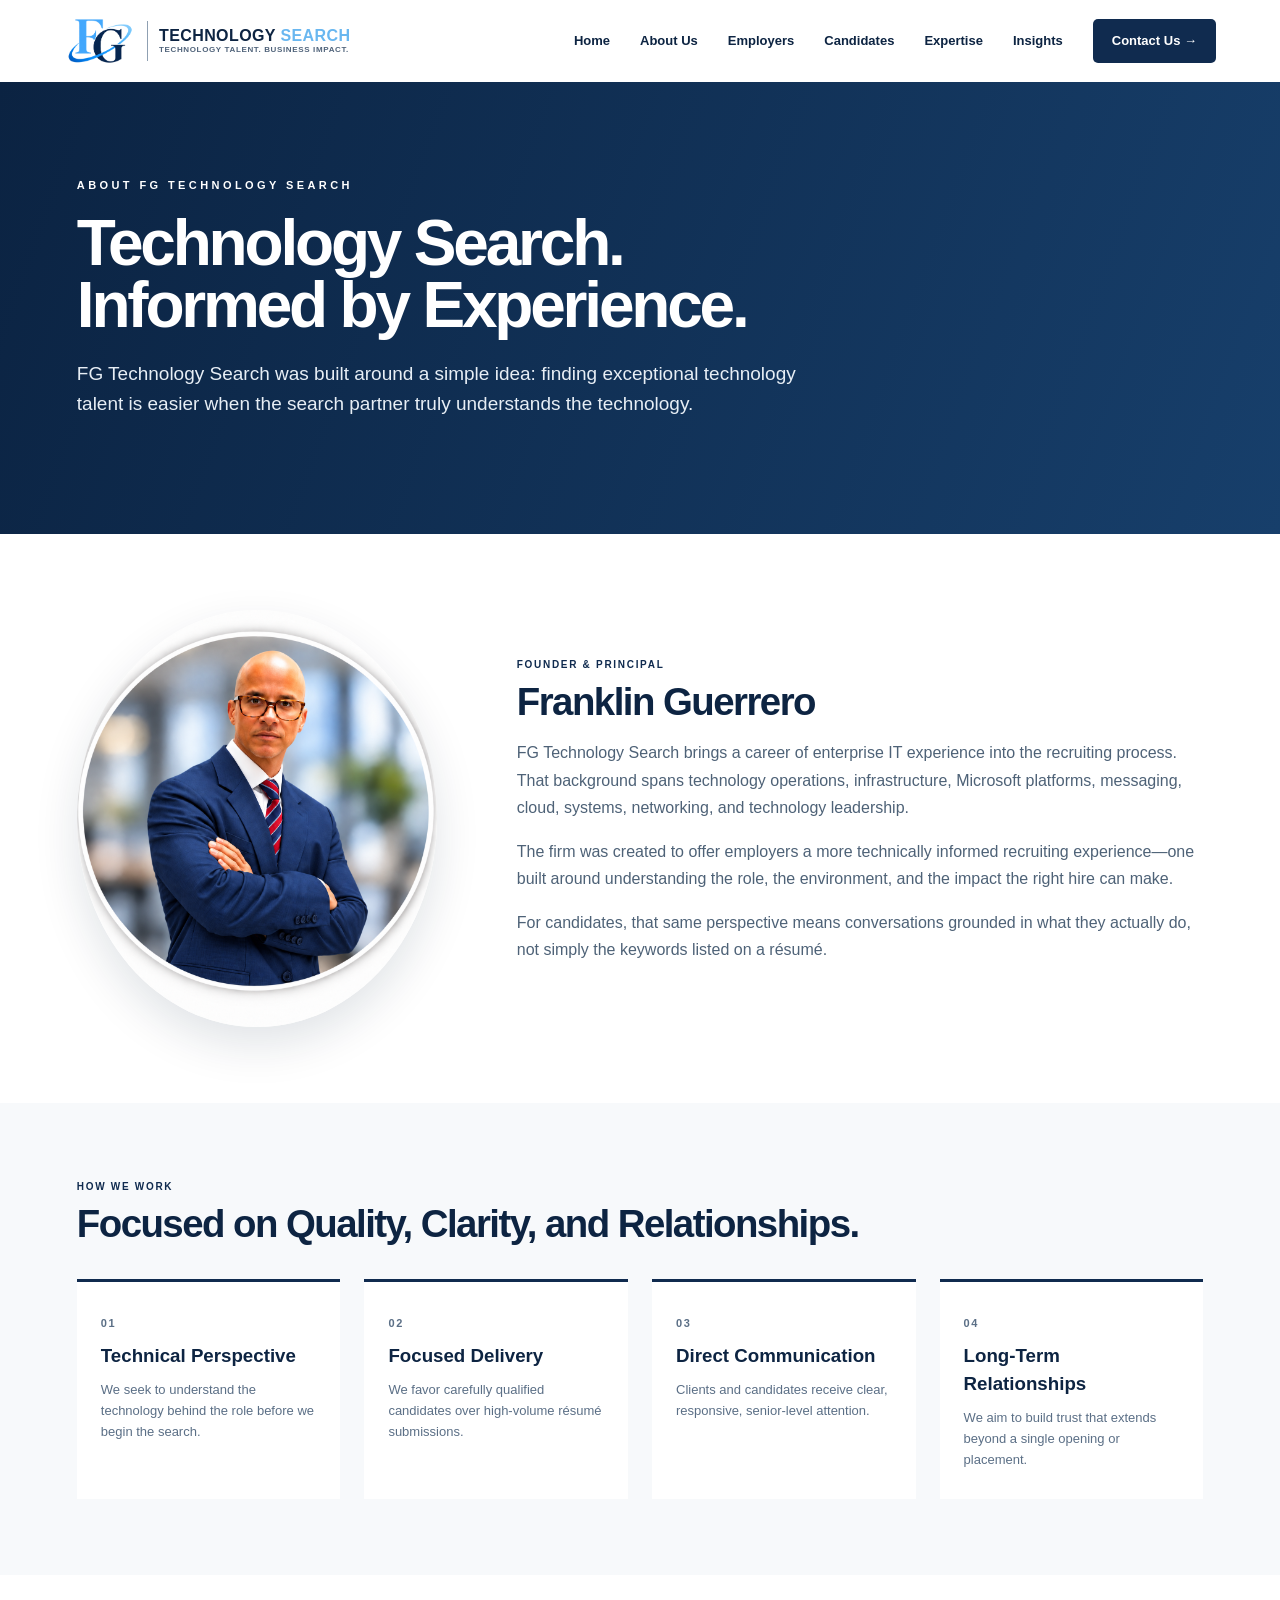
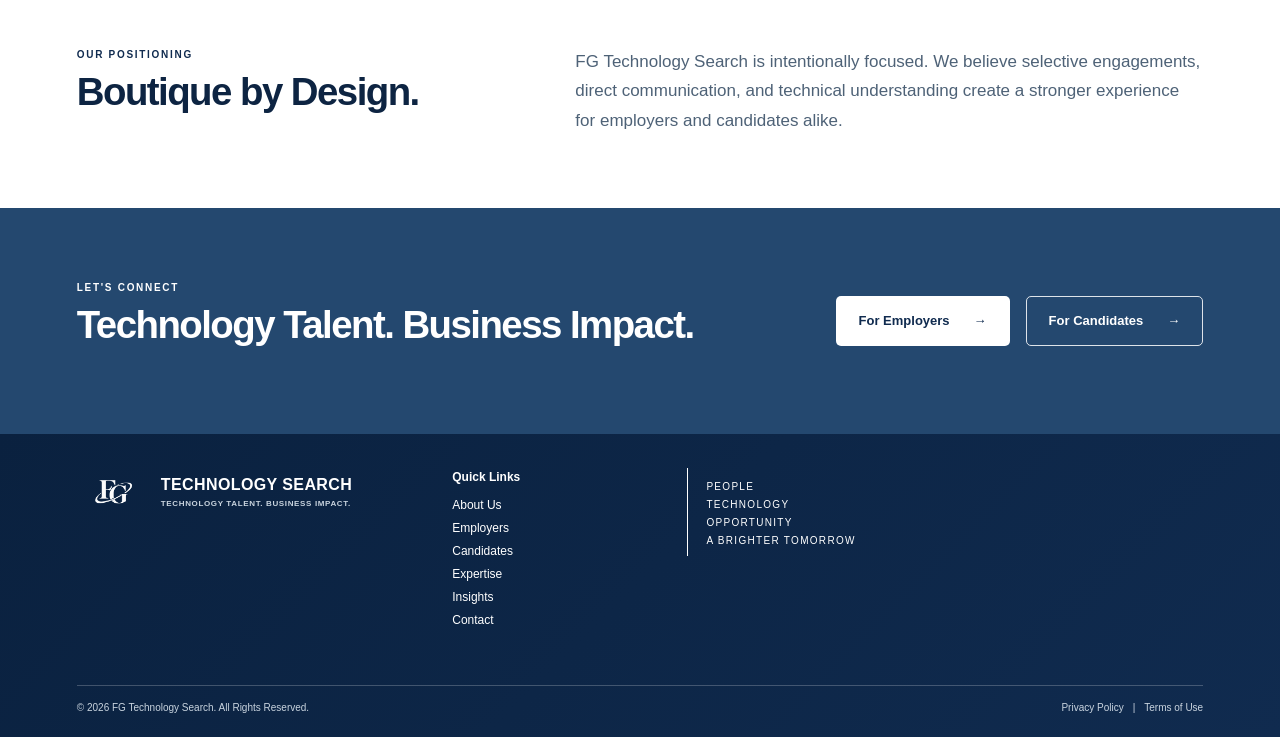
==== commit 990b3d98: "Add files via upload" ====
--- a/about.html
+++ b/about.html
@@ -15,6 +15,30 @@
         y=l.getElementsByTagName(r)[0];y.parentNode.insertBefore(t,y);
     })(window, document, "clarity", "script", "yd8xlcej18");
   </script>
+<style>
+/* White footer monogram */
+.brand-footer .footer-monogram-wrap{
+  width:72px;
+  height:46px;
+  flex:0 0 72px;
+  display:flex;
+  align-items:center;
+  justify-content:center;
+}
+.brand-footer .footer-monogram{
+  display:block;
+  width:100%;
+  height:100%;
+  object-fit:contain;
+}
+@media (max-width:800px){
+  .brand-footer .footer-monogram-wrap{
+    width:63px;
+    height:41px;
+    flex-basis:63px;
+  }
+}
+</style>
 </head>
 <body>
 <header class="site-header">
@@ -98,7 +122,9 @@
 <footer class="site-footer">
   <div class="footer-brand">
     <a class="brand brand-footer" href="index.html">
-      <span class="brand-mark"><span class="brand-f">F</span><span class="brand-g">G</span></span>
+      <span class="footer-monogram-wrap" aria-hidden="true">
+        <img class="footer-monogram" src="assets/fg-monogram-white.png" alt="">
+      </span>
       <span class="brand-copy">
         <strong><span class="brand-technology">TECHNOLOGY</span> <span class="brand-search">SEARCH</span></strong>
         <small>TECHNOLOGY TALENT. BUSINESS IMPACT.</small>
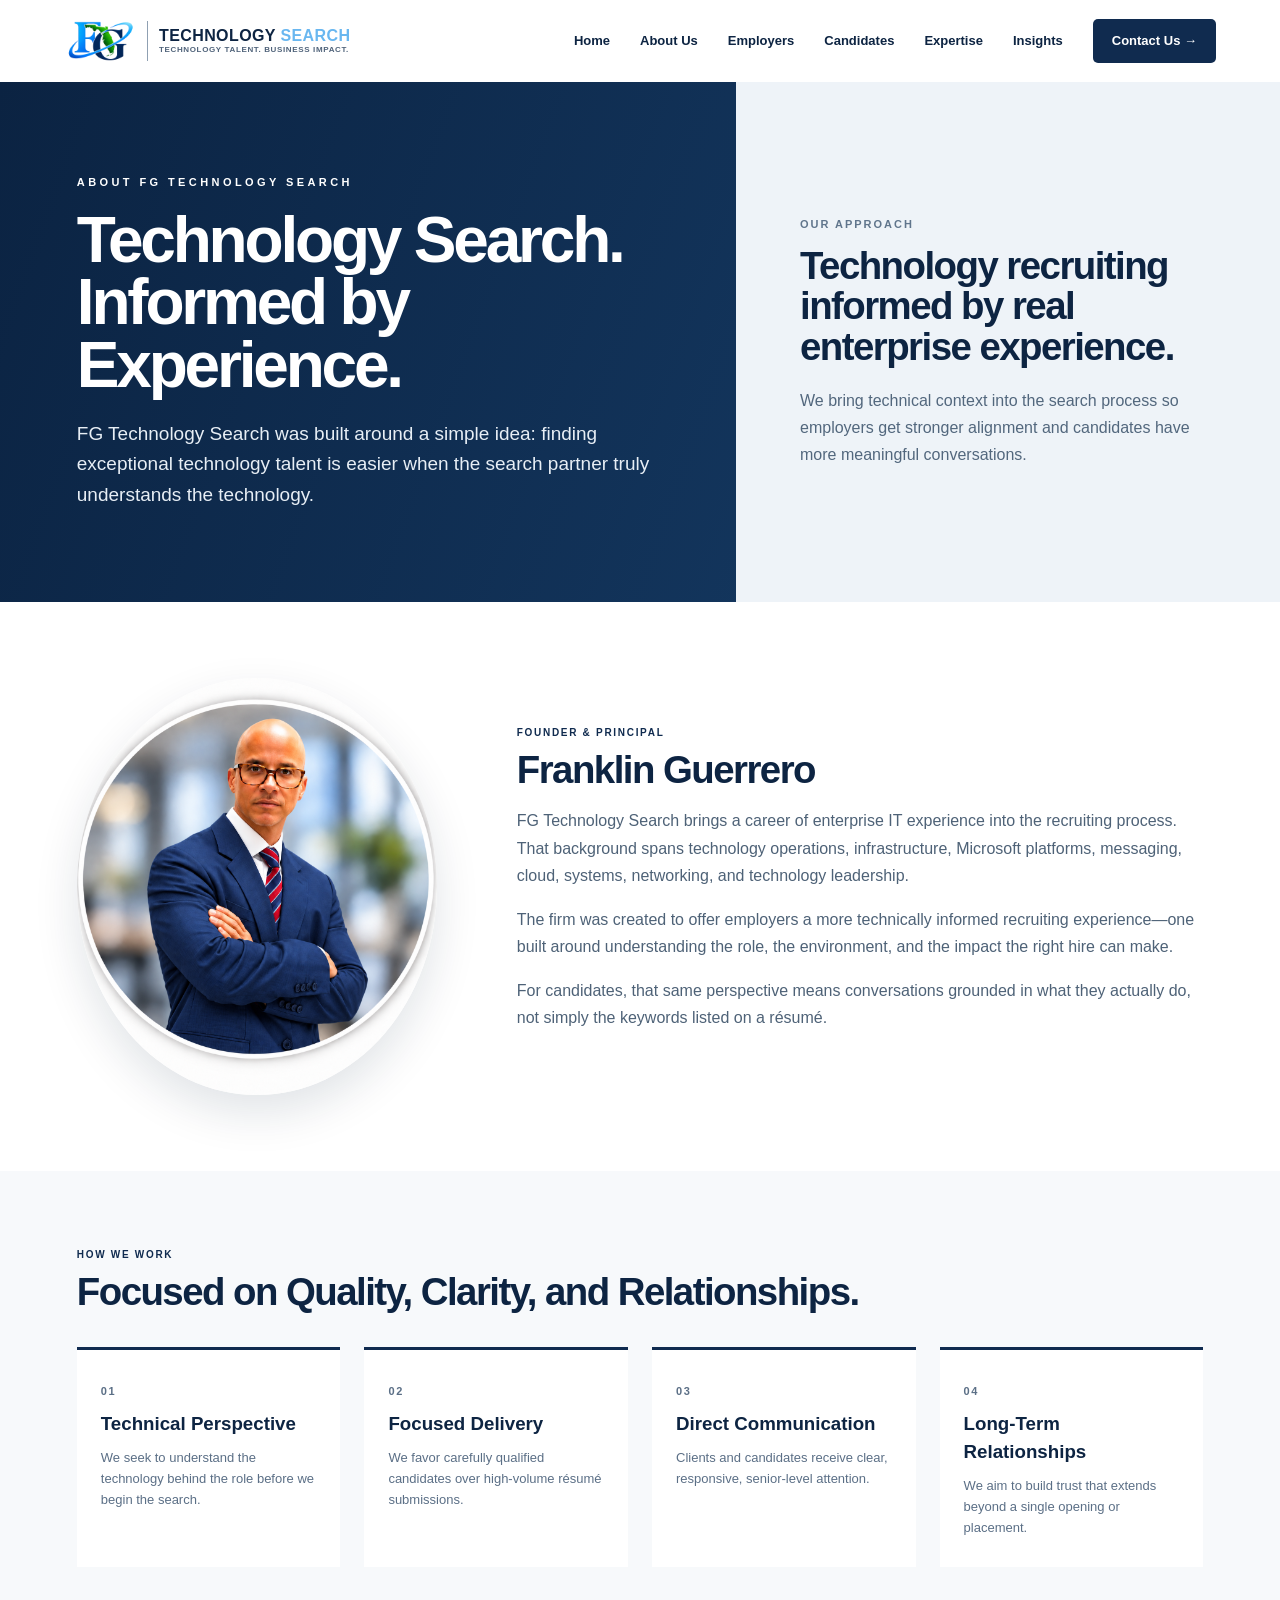
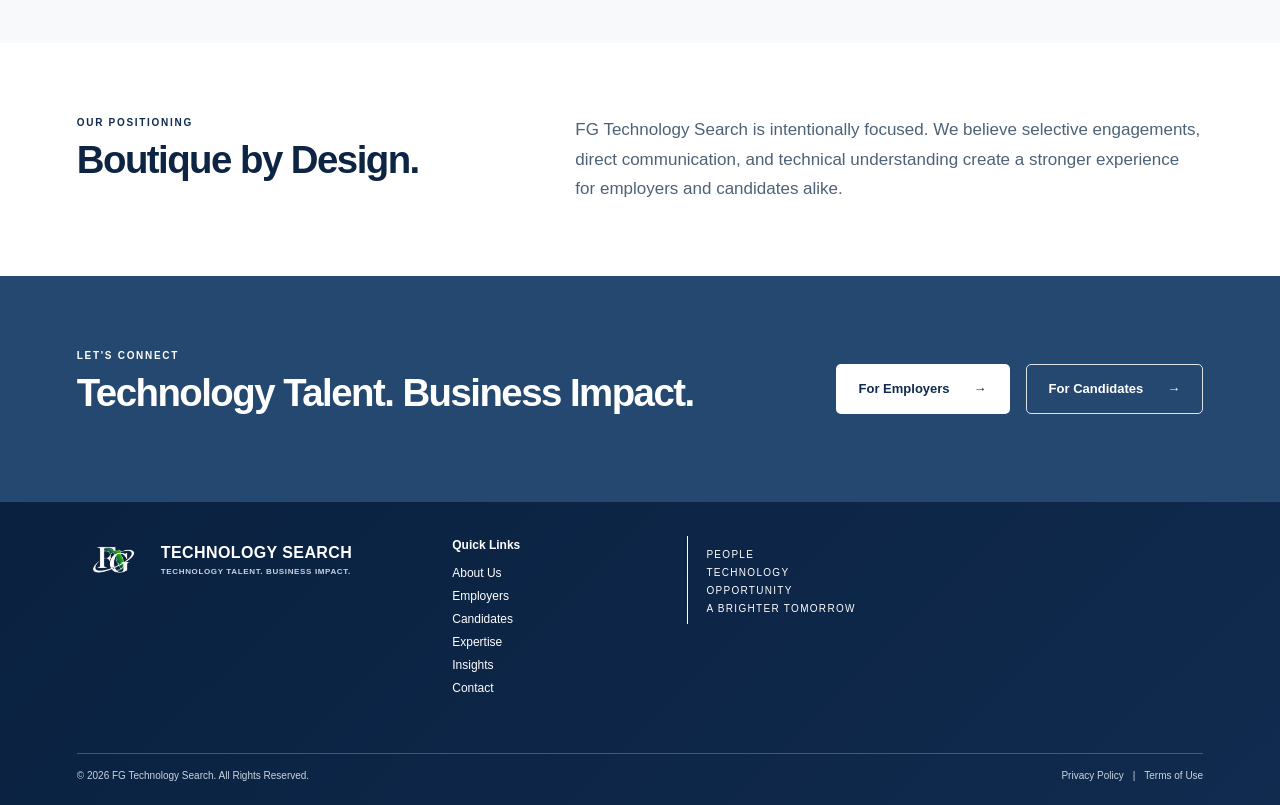
==== commit 5c12ad74: "Add files via upload" ====
--- a/about.html
+++ b/about.html
@@ -67,10 +67,15 @@
 </header>
 <main>
 <section class="about-hero">
-  <div>
+  <div class="about-hero-copy">
     <p class="eyebrow">ABOUT FG TECHNOLOGY SEARCH</p>
     <h1>Technology Search.<br>Informed by Experience.</h1>
     <p>FG Technology Search was built around a simple idea: finding exceptional technology talent is easier when the search partner truly understands the technology.</p>
+  </div>
+  <div class="about-hero-panel">
+    <p class="panel-kicker">OUR APPROACH</p>
+    <h2>Technology recruiting informed by real enterprise experience.</h2>
+    <p>We bring technical context into the search process so employers get stronger alignment and candidates have more meaningful conversations.</p>
   </div>
 </section>
 
@@ -109,14 +114,20 @@
 </section>
 </main>
 <style>
-.about-hero{padding:95px 6vw;background:linear-gradient(110deg,#0b2342,#173f6b);color:#fff}
-.about-hero>div{max-width:880px}.about-hero h1{font-size:clamp(48px,5vw,78px);line-height:.98;letter-spacing:-.05em;margin:0 0 22px}.about-hero p:not(.eyebrow){font-size:19px;line-height:1.6;max-width:760px;color:#e7eef5}
+.about-hero{display:grid;grid-template-columns:1.15fr .85fr;min-height:520px;background:linear-gradient(110deg,#0b2342,#173f6b);color:#fff}
+.about-hero-copy{padding:90px 6vw;display:flex;flex-direction:column;justify-content:center}
+.about-hero-copy h1{font-size:clamp(48px,5vw,78px);line-height:.98;letter-spacing:-.05em;margin:0 0 22px}
+.about-hero-copy>p:not(.eyebrow){font-size:19px;line-height:1.6;max-width:760px;color:#e7eef5;margin:0}
+.about-hero-panel{background:#eef3f8;color:var(--ink);padding:72px 5vw;display:flex;flex-direction:column;justify-content:center}
+.about-hero-panel .panel-kicker{font-size:11px;font-weight:800;letter-spacing:.18em;color:#60758c;margin:0 0 14px}
+.about-hero-panel h2{font-size:clamp(31px,3vw,48px);line-height:1.05;letter-spacing:-.04em;margin:0 0 20px}
+.about-hero-panel p:last-child{color:#52677d;font-size:16px;line-height:1.7;margin:0}
 .about-story{padding:76px 6vw;display:grid;grid-template-columns:360px 1fr;gap:80px;align-items:center}.about-photo img{width:100%;height:auto;display:block;object-fit:contain;box-shadow:var(--shadow);border-radius:50%}
 .about-story h2,.about-values h2,.about-positioning h2,.about-cta h2{font-size:clamp(34px,3vw,50px);line-height:1.02;letter-spacing:-.04em;margin:0 0 18px}.about-story article>p:not(.section-kicker){font-size:16px;line-height:1.72;color:#4e6277;max-width:800px}
 .about-values{padding:76px 6vw;background:#f7f9fb}.values-grid{display:grid;grid-template-columns:repeat(4,1fr);gap:24px;margin-top:36px}.values-grid article{background:#fff;padding:28px 24px;border-top:3px solid var(--navy)}.values-grid span{font-size:11px;letter-spacing:.15em;color:var(--slate);font-weight:800}.values-grid h3{margin:8px 0 10px}.values-grid p{margin:0;color:#5b6f86;font-size:13px;line-height:1.6}
 .about-positioning{padding:72px 6vw;display:grid;grid-template-columns:.8fr 1.2fr;gap:80px;align-items:start}.about-positioning>p{font-size:17px;line-height:1.75;color:#4e6277;max-width:800px;margin:0}
 .about-cta{padding:72px 6vw;background:#24486f;color:#fff;display:flex;justify-content:space-between;align-items:center;gap:50px}.about-cta .section-kicker{color:#fff}
-@media(max-width:900px){.about-story,.about-positioning{grid-template-columns:1fr;gap:36px}.about-photo{max-width:420px}.values-grid{grid-template-columns:1fr 1fr}}
+@media(max-width:900px){.about-hero{grid-template-columns:1fr}.about-hero-panel{padding:52px 6vw}.about-story,.about-positioning{grid-template-columns:1fr;gap:36px}.about-photo{max-width:420px}.values-grid{grid-template-columns:1fr 1fr}}
 @media(max-width:650px){.about-hero,.about-story,.about-values,.about-positioning,.about-cta{padding-left:28px;padding-right:28px}.values-grid{grid-template-columns:1fr}.about-cta{align-items:flex-start;flex-direction:column}}
 </style>
 <footer class="site-footer">
--- a/styles.css
+++ b/styles.css
@@ -436,3 +436,18 @@
     font-size:7px;
   }
 }
+
+/* Desktop hero tuning: keep the new headline on exactly two lines */
+@media (min-width:1101px){
+  .hero{
+    grid-template-columns:46% 54%;
+  }
+
+  .hero h1{
+    font-size:clamp(44px,3.1vw,56px);
+    max-width:none;
+    white-space:nowrap;
+    letter-spacing:-.045em;
+  }
+}
+
